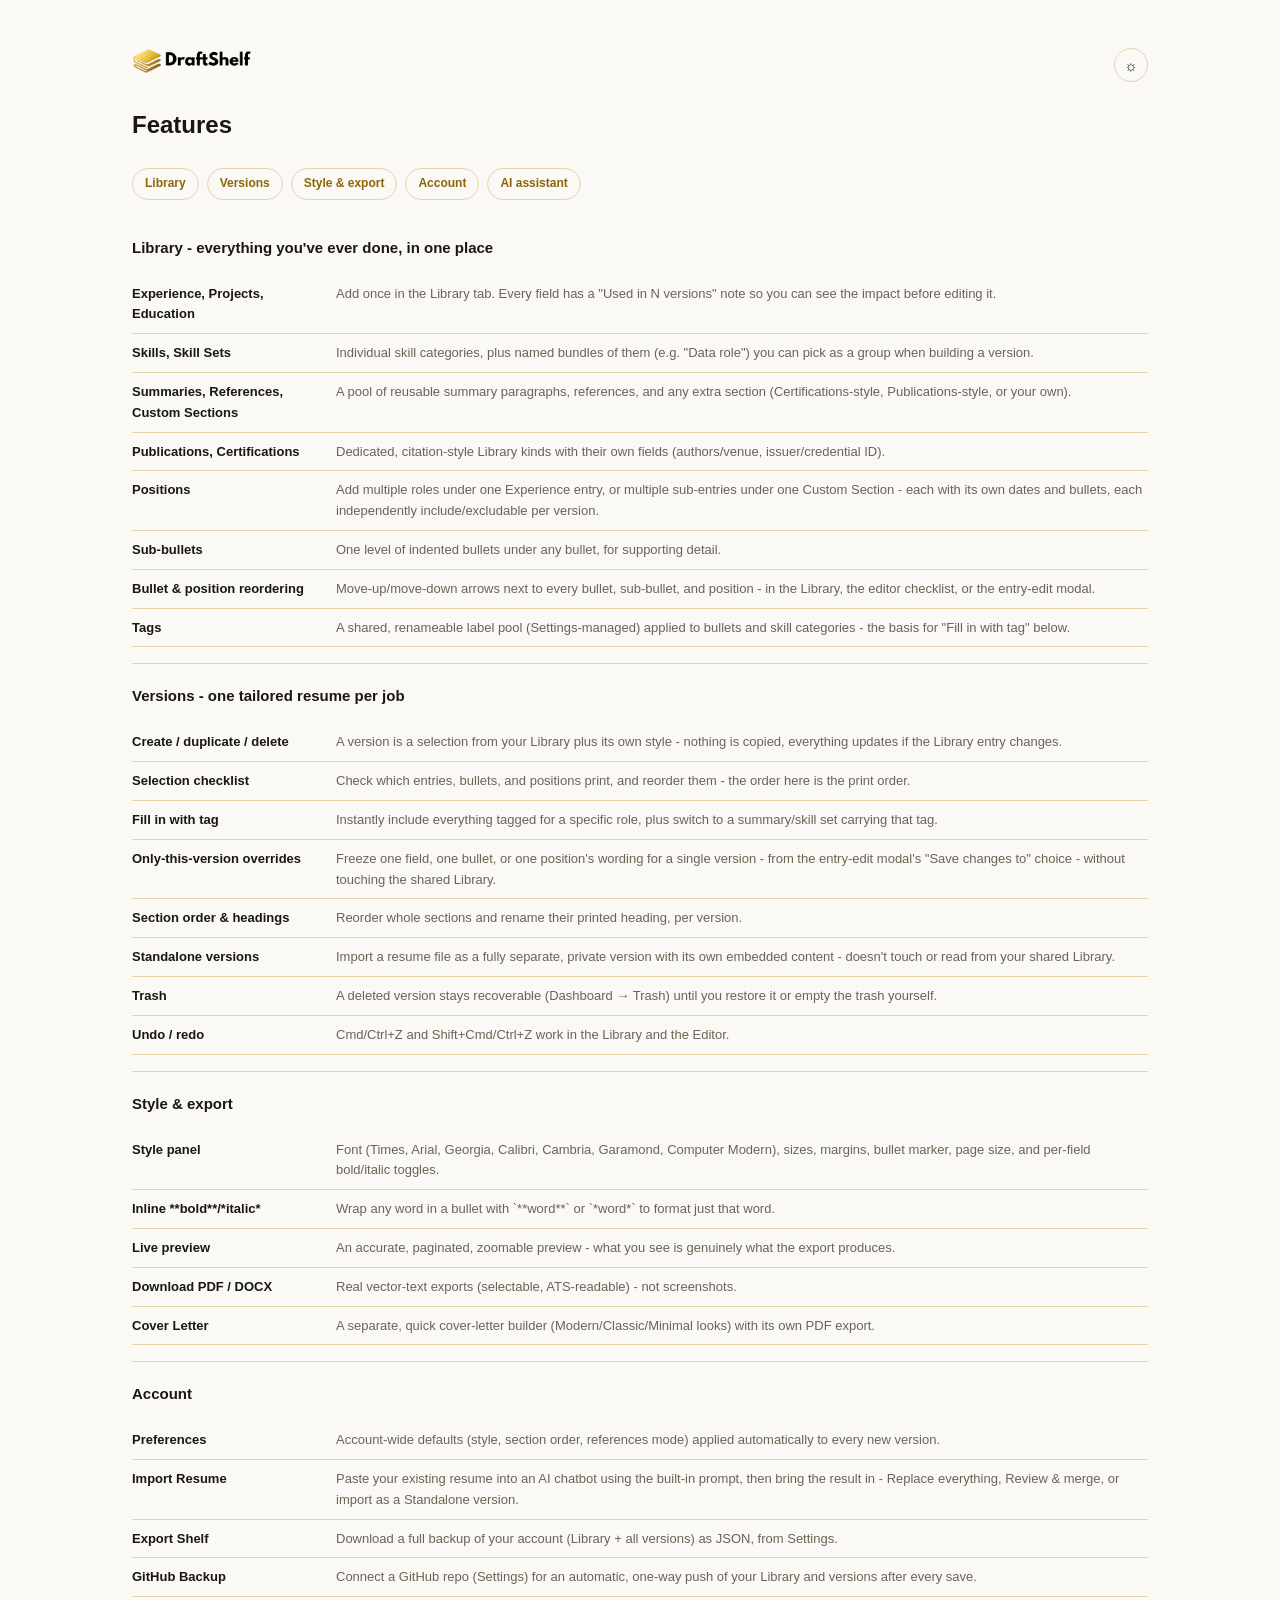
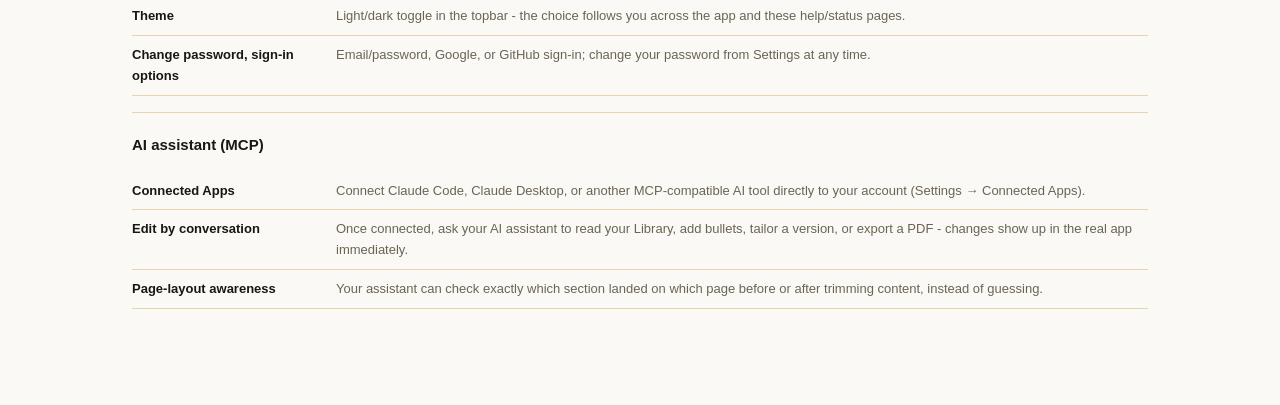
==== features.html @ 45e43f19 "Sync source with the latest from the live app Brings this showcase repo up to date with the current " ====
<!doctype html>
<html lang="en">
<head>
<meta charset="utf-8">
<meta name="viewport" content="width=device-width, initial-scale=1.0">
<title>Features - DraftShelf</title>
<meta name="description" content="Every DraftShelf feature, briefly, in one place.">
<meta property="og:type" content="website">
<meta property="og:site_name" content="DraftShelf">
<meta property="og:title" content="Features - DraftShelf">
<meta property="og:description" content="Every DraftShelf feature, briefly, in one place.">
<link rel="icon" type="image/png" href="assets/draftshelf-icon.png?v=2">
<link rel="shortcut icon" type="image/png" href="assets/draftshelf-icon.png?v=2">
<link rel="apple-touch-icon" href="assets/draftshelf-icon.png?v=2">
<style>
  /* Same [data-theme] token system as help.html/privacy.html/terms.html/status.html/css/style.css. */
  :root{ --accent:#B8860B; --accent-dark:#8B6508; }
  [data-theme="dark"]{
    --bg:#0a0908; --surface:#17140d; --surface-hover:#1f1a10; --text:#FFFFFF; --text-muted:#b8ab8f;
    --border:rgba(184,134,11,0.18);
  }
  [data-theme="light"]{
    --bg:#FBF9F5; --surface:#FFFFFF; --surface-hover:#F5F1E8; --text:#1a1712; --text-muted:#6b6455;
    --border:rgba(184,134,11,0.32);
  }
  *{box-sizing:border-box;}
  body{margin:0;padding:0;background:var(--bg);color:var(--text);font-family:-apple-system,'Segoe UI',Arial,sans-serif;line-height:1.6;}
  .wrap{max-width:1080px;margin:0 auto;padding:48px 32px 80px;}
  .page-top{display:flex;align-items:center;justify-content:space-between;}
  .brand{display:flex;align-items:center;margin-bottom:8px;text-decoration:none;}
  .brand img{height:26px;width:auto;flex:none;object-fit:contain;}
  .brand img.logo-dark{display:none;}
  [data-theme="dark"] .brand img.logo-light{display:none;}
  [data-theme="dark"] .brand img.logo-dark{display:inline;}
  .theme-toggle-standalone{background:none;border:1px solid var(--border);border-radius:20px;width:34px;height:34px;font-size:15px;cursor:pointer;color:var(--text);display:flex;align-items:center;justify-content:center;flex:none;}
  .theme-toggle-standalone:hover{background:var(--surface-hover);}
  h1{font-size:24px;margin:24px 0 24px;}

  .quicknav{display:flex;flex-wrap:wrap;gap:8px;margin-bottom:36px;}
  .quicknav a{font-size:12px;font-weight:600;color:var(--accent-dark);text-decoration:none;border:1px solid var(--border);border-radius:20px;padding:5px 12px;}
  .quicknav a:hover{background:var(--surface-hover);}

  h2{font-size:15px;margin:0 0 10px;padding-top:20px;border-top:1px solid var(--border);scroll-margin-top:16px;}
  section:first-of-type h2{border-top:none;padding-top:0;}
  section{margin-bottom:4px;}

  .flist{display:flex;flex-direction:column;gap:1px;margin-bottom:16px;}
  .fitem{display:grid;grid-template-columns:190px 1fr;gap:14px;padding:8px 0;border-bottom:1px solid var(--border);}
  .fitem dt{font-size:13px;font-weight:700;}
  .fitem dd{margin:0;font-size:13px;color:var(--text-muted);}
  @media (max-width:600px){ .fitem{grid-template-columns:1fr;gap:2px;} }

</style>
<script>
(function(){
  var stored = null;
  try{ stored = JSON.parse(localStorage.getItem('rf:ui:theme')); }catch(e){}
  var theme = stored || (window.matchMedia && window.matchMedia('(prefers-color-scheme: dark)').matches ? 'dark' : 'light');
  document.documentElement.setAttribute('data-theme', theme);
})();
</script>
</head>
<body>
<div class="wrap">
  <div class="page-top">
    <a class="brand" href="index.html" title="Back to DraftShelf"><img class="logo-light" src="assets/draftshelf-logo.png" alt="DraftShelf"><img class="logo-dark" src="assets/draftshelf-logo-dark.png" alt="DraftShelf"></a>
    <button class="theme-toggle-standalone" id="btnThemeToggleStandalone" title="Toggle theme" aria-label="Toggle theme">&#9788;</button>
  </div>
  <h1>Features</h1>

  <div class="quicknav">
    <a href="#library">Library</a>
    <a href="#versions">Versions</a>
    <a href="#style-export">Style &amp; export</a>
    <a href="#account">Account</a>
    <a href="#ai">AI assistant</a>
  </div>

  <section id="library">
    <h2>Library - everything you've ever done, in one place</h2>
    <dl class="flist">
      <div class="fitem"><dt>Experience, Projects, Education</dt><dd>Add once in the Library tab. Every field has a "Used in N versions" note so you can see the impact before editing it.</dd></div>
      <div class="fitem"><dt>Skills, Skill Sets</dt><dd>Individual skill categories, plus named bundles of them (e.g. "Data role") you can pick as a group when building a version.</dd></div>
      <div class="fitem"><dt>Summaries, References, Custom Sections</dt><dd>A pool of reusable summary paragraphs, references, and any extra section (Certifications-style, Publications-style, or your own).</dd></div>
      <div class="fitem"><dt>Publications, Certifications</dt><dd>Dedicated, citation-style Library kinds with their own fields (authors/venue, issuer/credential ID).</dd></div>
      <div class="fitem"><dt>Positions</dt><dd>Add multiple roles under one Experience entry, or multiple sub-entries under one Custom Section - each with its own dates and bullets, each independently include/excludable per version.</dd></div>
      <div class="fitem"><dt>Sub-bullets</dt><dd>One level of indented bullets under any bullet, for supporting detail.</dd></div>
      <div class="fitem"><dt>Bullet &amp; position reordering</dt><dd>Move-up/move-down arrows next to every bullet, sub-bullet, and position - in the Library, the editor checklist, or the entry-edit modal.</dd></div>
      <div class="fitem"><dt>Tags</dt><dd>A shared, renameable label pool (Settings-managed) applied to bullets and skill categories - the basis for "Fill in with tag" below.</dd></div>
    </dl>
  </section>

  <section id="versions">
    <h2>Versions - one tailored resume per job</h2>
    <dl class="flist">
      <div class="fitem"><dt>Create / duplicate / delete</dt><dd>A version is a selection from your Library plus its own style - nothing is copied, everything updates if the Library entry changes.</dd></div>
      <div class="fitem"><dt>Selection checklist</dt><dd>Check which entries, bullets, and positions print, and reorder them - the order here is the print order.</dd></div>
      <div class="fitem"><dt>Fill in with tag</dt><dd>Instantly include everything tagged for a specific role, plus switch to a summary/skill set carrying that tag.</dd></div>
      <div class="fitem"><dt>Only-this-version overrides</dt><dd>Freeze one field, one bullet, or one position's wording for a single version - from the entry-edit modal's "Save changes to" choice - without touching the shared Library.</dd></div>
      <div class="fitem"><dt>Section order &amp; headings</dt><dd>Reorder whole sections and rename their printed heading, per version.</dd></div>
      <div class="fitem"><dt>Standalone versions</dt><dd>Import a resume file as a fully separate, private version with its own embedded content - doesn't touch or read from your shared Library.</dd></div>
      <div class="fitem"><dt>Trash</dt><dd>A deleted version stays recoverable (Dashboard → Trash) until you restore it or empty the trash yourself.</dd></div>
      <div class="fitem"><dt>Undo / redo</dt><dd>Cmd/Ctrl+Z and Shift+Cmd/Ctrl+Z work in the Library and the Editor.</dd></div>
    </dl>
  </section>

  <section id="style-export">
    <h2>Style &amp; export</h2>
    <dl class="flist">
      <div class="fitem"><dt>Style panel</dt><dd>Font (Times, Arial, Georgia, Calibri, Cambria, Garamond, Computer Modern), sizes, margins, bullet marker, page size, and per-field bold/italic toggles.</dd></div>
      <div class="fitem"><dt>Inline **bold**/*italic*</dt><dd>Wrap any word in a bullet with `**word**` or `*word*` to format just that word.</dd></div>
      <div class="fitem"><dt>Live preview</dt><dd>An accurate, paginated, zoomable preview - what you see is genuinely what the export produces.</dd></div>
      <div class="fitem"><dt>Download PDF / DOCX</dt><dd>Real vector-text exports (selectable, ATS-readable) - not screenshots.</dd></div>
      <div class="fitem"><dt>Cover Letter</dt><dd>A separate, quick cover-letter builder (Modern/Classic/Minimal looks) with its own PDF export.</dd></div>
    </dl>
  </section>

  <section id="account">
    <h2>Account</h2>
    <dl class="flist">
      <div class="fitem"><dt>Preferences</dt><dd>Account-wide defaults (style, section order, references mode) applied automatically to every new version.</dd></div>
      <div class="fitem"><dt>Import Resume</dt><dd>Paste your existing resume into an AI chatbot using the built-in prompt, then bring the result in - Replace everything, Review &amp; merge, or import as a Standalone version.</dd></div>
      <div class="fitem"><dt>Export Shelf</dt><dd>Download a full backup of your account (Library + all versions) as JSON, from Settings.</dd></div>
      <div class="fitem"><dt>GitHub Backup</dt><dd>Connect a GitHub repo (Settings) for an automatic, one-way push of your Library and versions after every save.</dd></div>
      <div class="fitem"><dt>Theme</dt><dd>Light/dark toggle in the topbar - the choice follows you across the app and these help/status pages.</dd></div>
      <div class="fitem"><dt>Change password, sign-in options</dt><dd>Email/password, Google, or GitHub sign-in; change your password from Settings at any time.</dd></div>
    </dl>
  </section>

  <section id="ai">
    <h2>AI assistant (MCP)</h2>
    <dl class="flist">
      <div class="fitem"><dt>Connected Apps</dt><dd>Connect Claude Code, Claude Desktop, or another MCP-compatible AI tool directly to your account (Settings → Connected Apps).</dd></div>
      <div class="fitem"><dt>Edit by conversation</dt><dd>Once connected, ask your AI assistant to read your Library, add bullets, tailor a version, or export a PDF - changes show up in the real app immediately.</dd></div>
      <div class="fitem"><dt>Page-layout awareness</dt><dd>Your assistant can check exactly which section landed on which page before or after trimming content, instead of guessing.</dd></div>
    </dl>
  </section>

</div>
<script>
(function(){
  var btn = document.getElementById('btnThemeToggleStandalone');
  function paintIcon(){ btn.innerHTML = document.documentElement.getAttribute('data-theme')==='dark' ? '&#9789;' : '&#9788;'; }
  paintIcon();
  btn.addEventListener('click', function(){
    var next = document.documentElement.getAttribute('data-theme')==='dark' ? 'light' : 'dark';
    document.documentElement.setAttribute('data-theme', next);
    try{ localStorage.setItem('rf:ui:theme', JSON.stringify(next)); }catch(e){}
    paintIcon();
  });
})();
</script>
<!-- Vercel Web Analytics / Speed Insights -- see index.html's own comment on this same pair
     of tags for why this is the plain-HTML form and why the paths are absolute. -->
<script defer src="/_vercel/insights/script.js"></script>
<script defer src="/_vercel/speed-insights/script.js"></script>
</body>
</html>
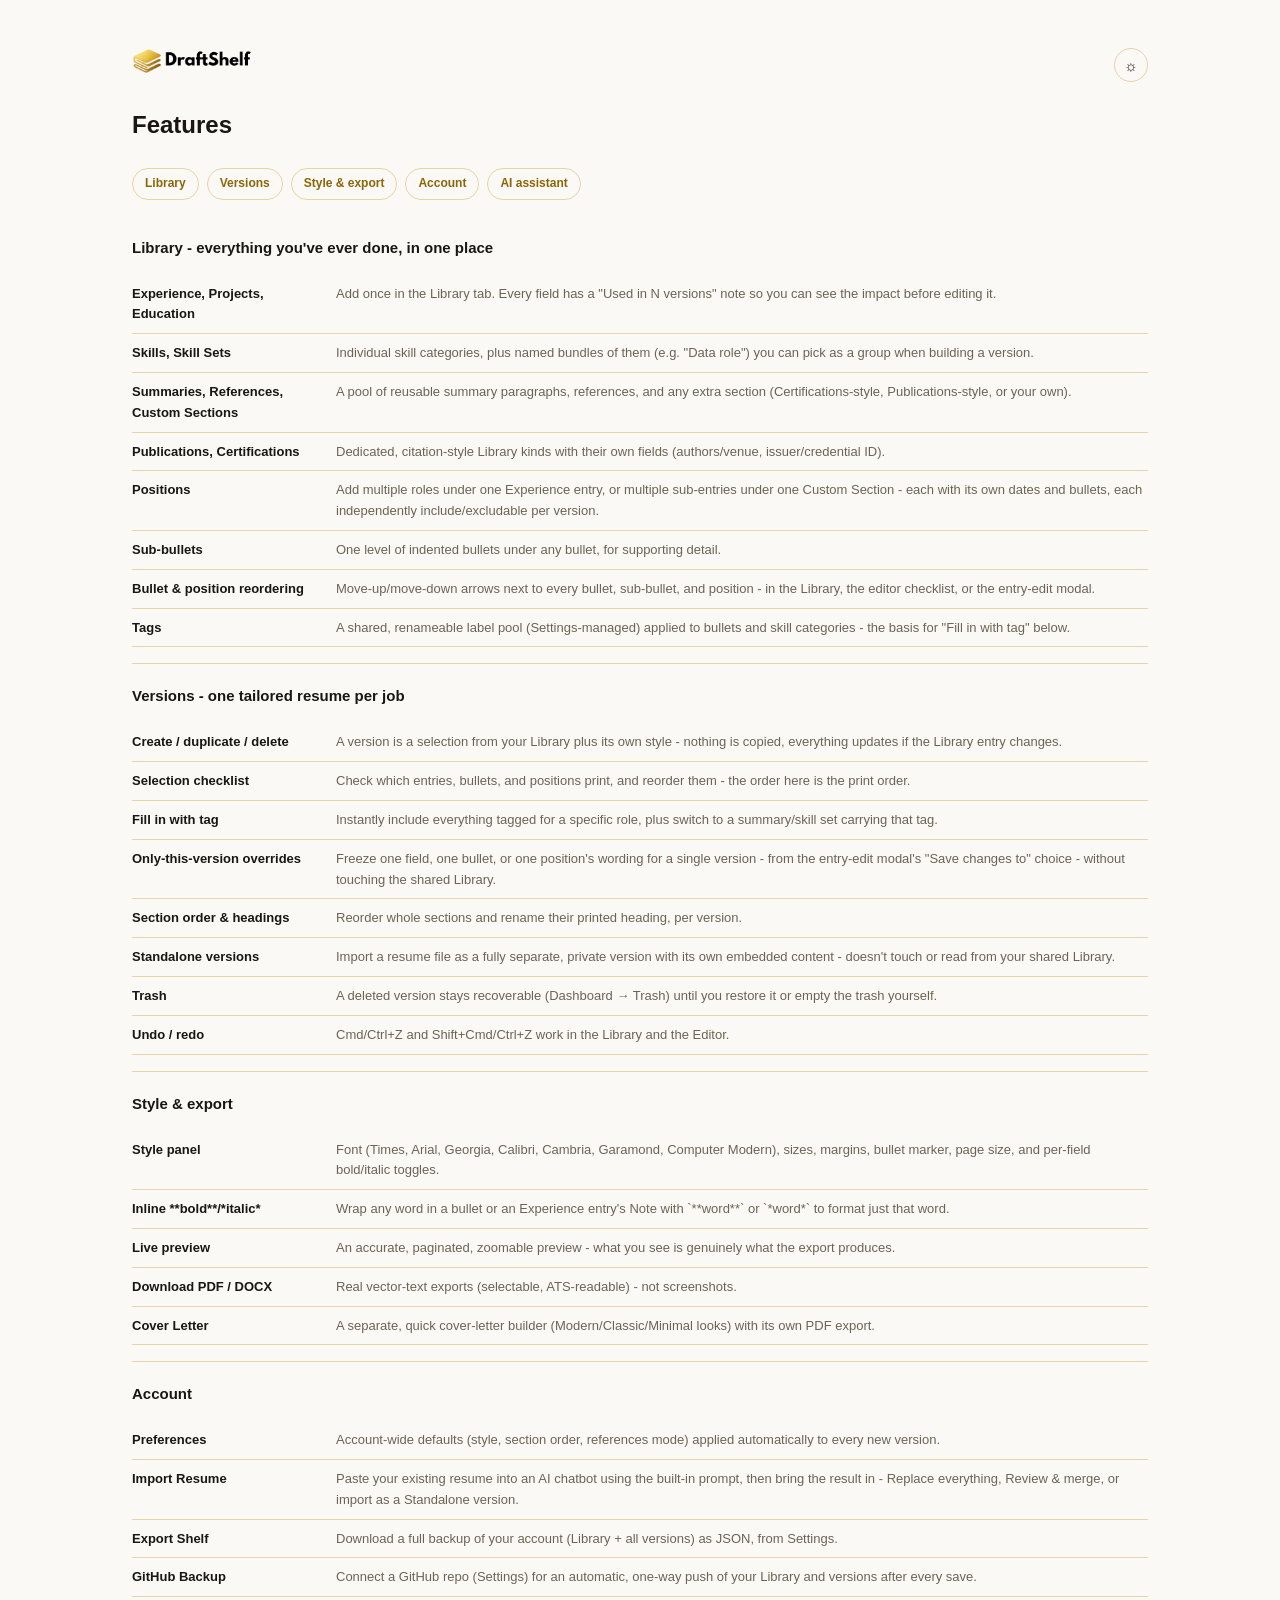
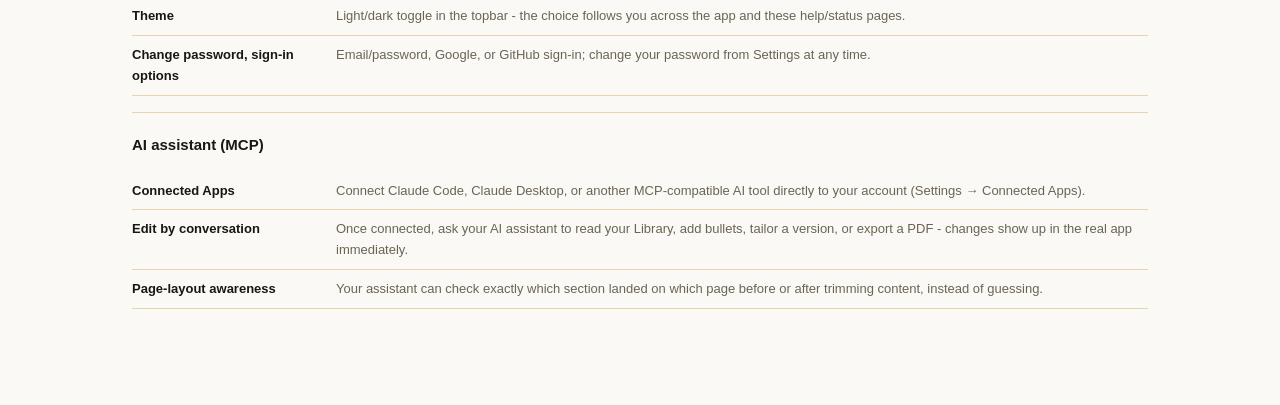
==== commit 9396ba65: "Sync static frontend with the current private repo Brings index.html, features.html, status.html, an" ====
--- a/features.html
+++ b/features.html
@@ -108,7 +108,7 @@
     <h2>Style &amp; export</h2>
     <dl class="flist">
       <div class="fitem"><dt>Style panel</dt><dd>Font (Times, Arial, Georgia, Calibri, Cambria, Garamond, Computer Modern), sizes, margins, bullet marker, page size, and per-field bold/italic toggles.</dd></div>
-      <div class="fitem"><dt>Inline **bold**/*italic*</dt><dd>Wrap any word in a bullet with `**word**` or `*word*` to format just that word.</dd></div>
+      <div class="fitem"><dt>Inline **bold**/*italic*</dt><dd>Wrap any word in a bullet or an Experience entry's Note with `**word**` or `*word*` to format just that word.</dd></div>
       <div class="fitem"><dt>Live preview</dt><dd>An accurate, paginated, zoomable preview - what you see is genuinely what the export produces.</dd></div>
       <div class="fitem"><dt>Download PDF / DOCX</dt><dd>Real vector-text exports (selectable, ATS-readable) - not screenshots.</dd></div>
       <div class="fitem"><dt>Cover Letter</dt><dd>A separate, quick cover-letter builder (Modern/Classic/Minimal looks) with its own PDF export.</dd></div>
